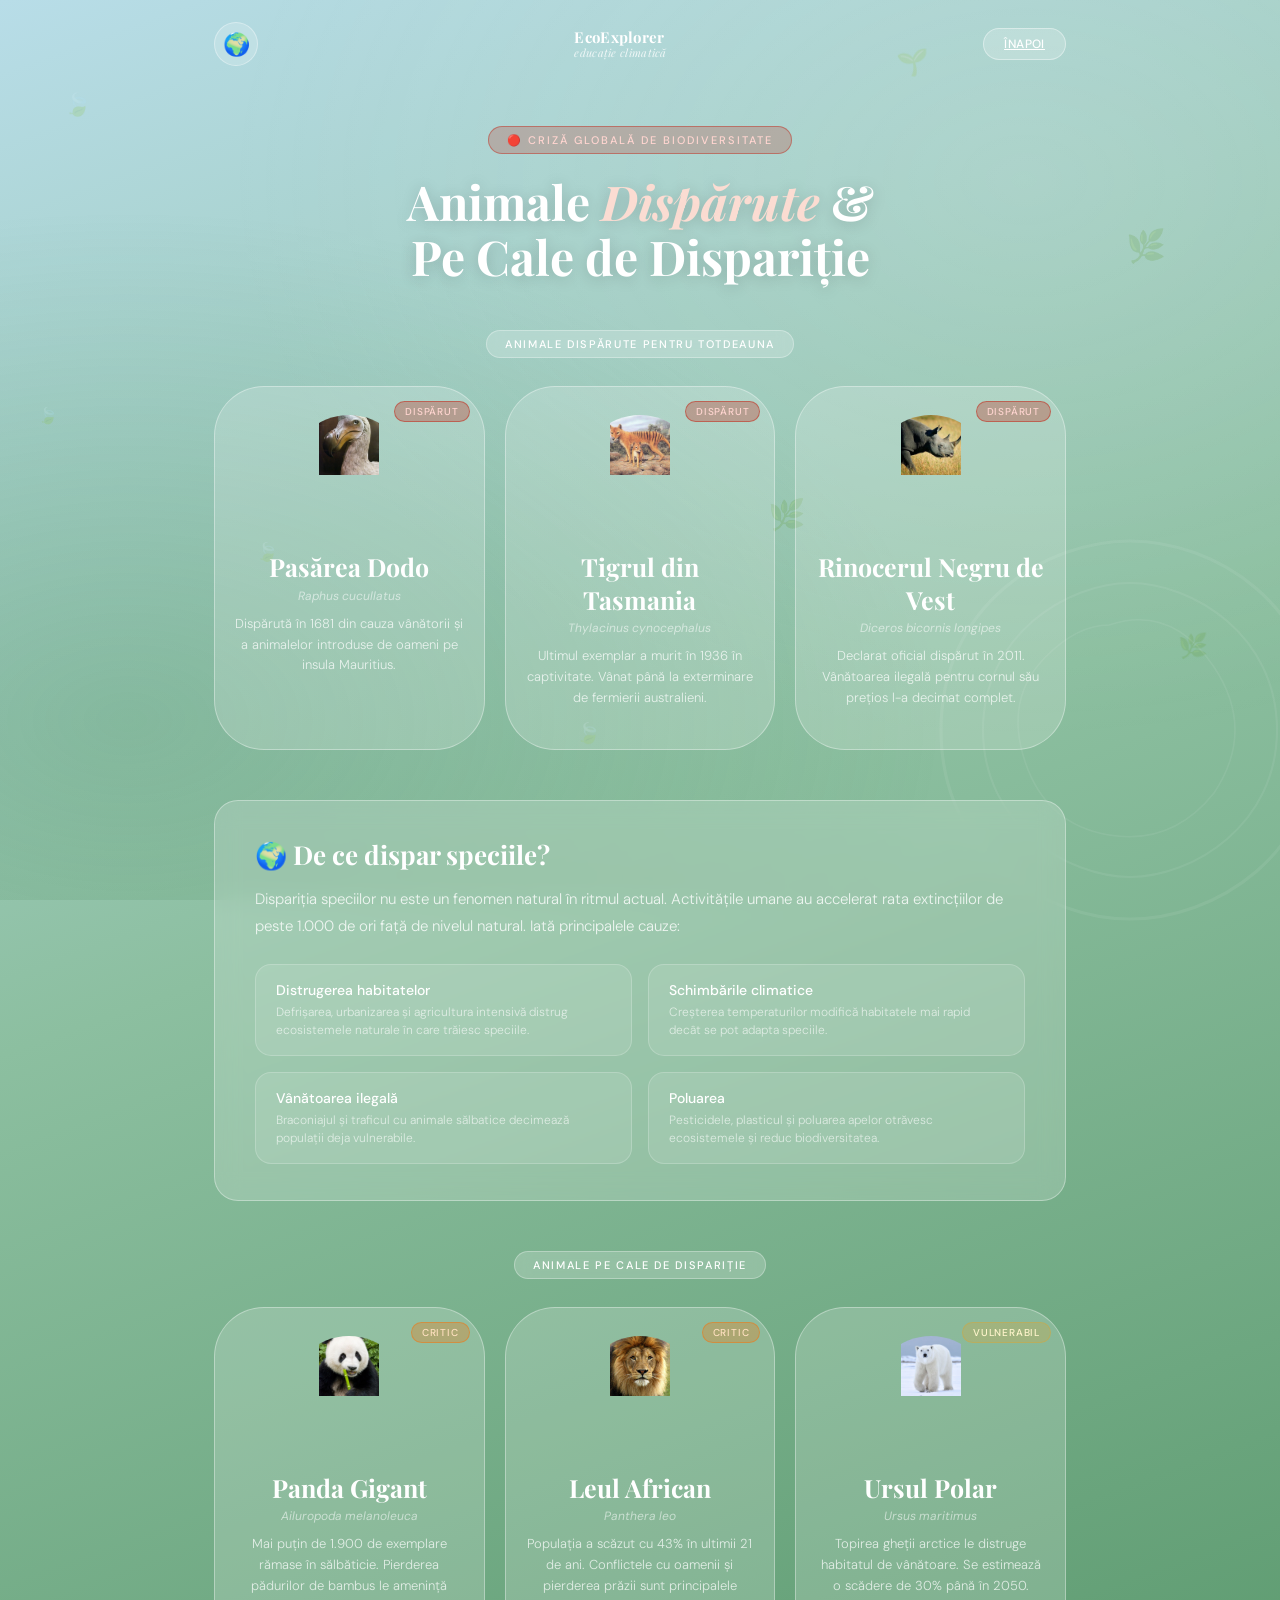
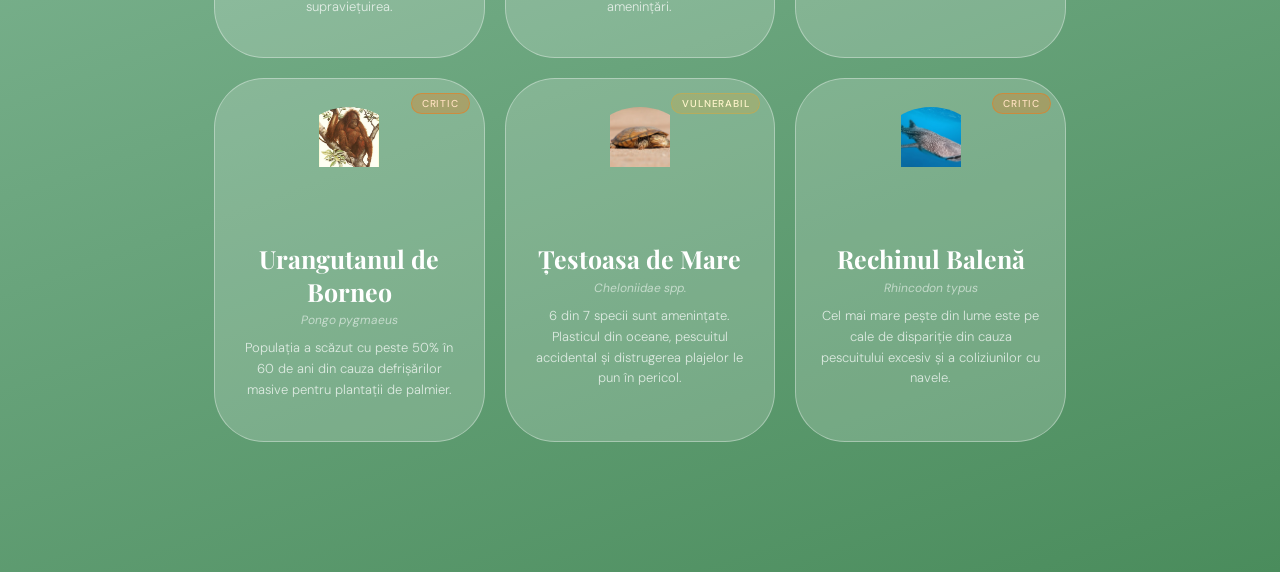
==== biodiversitate.html @ 7b72feba "Add files via upload" ====
<!DOCTYPE html>
<html lang="ro">
<head>
<meta charset="UTF-8">
<meta name="viewport" content="width=device-width, initial-scale=1.0">
<title>Animale Dispărute & Pe Cale de Dispariție</title>
<link href="https://fonts.googleapis.com/css2?family=Playfair+Display:ital,wght@0,700;1,400&family=DM+Sans:wght@300;400;500&display=swap" rel="stylesheet">
<style>
  :root {
    --green-deep: #2d5a3d;
    --green-mid: #4a8c5c;
    --green-light: #7dbf8e;
    --sky-blue: #a8d4e6;
    --gold: #c8a84b;
    --red-warn: #c0392b;
    --orange-warn: #e67e22;
    --glass-bg: rgba(255,255,255,0.18);
    --glass-border: rgba(255,255,255,0.35);
  }

  * { margin: 0; padding: 0; box-sizing: border-box; }

  body {
    font-family: 'DM Sans', sans-serif;
    background: linear-gradient(160deg, #b8dde8 0%, #8cbfa0 40%, #4a8c5c 100%);
    min-height: 100vh;
    overflow-x: hidden;
    position: relative;
  }

  body::before {
    content: '';
    position: fixed;
    inset: 0;
    background-image:
      radial-gradient(ellipse at 80% 20%, rgba(255,255,255,0.12) 0%, transparent 55%),
      radial-gradient(ellipse at 10% 80%, rgba(74,140,92,0.25) 0%, transparent 50%);
    pointer-events: none;
    z-index: 0;
  }

  /* ── Floating leaves ── */
  .leaves-bg {
    position: fixed;
    inset: 0;
    pointer-events: none;
    z-index: 0;
    overflow: hidden;
  }

  .leaf {
    position: absolute;
    font-size: 28px;
    opacity: 0.18;
    animation: floatLeaf linear infinite;
    filter: blur(0.5px);
  }
  .leaf:nth-child(1) { left: 5%;  top: 10%; font-size: 22px; animation-duration: 18s; animation-delay: 0s; }
  .leaf:nth-child(2) { left: 88%; top: 25%; font-size: 32px; animation-duration: 22s; animation-delay: -4s; }
  .leaf:nth-child(3) { left: 20%; top: 60%; font-size: 18px; animation-duration: 16s; animation-delay: -8s; }
  .leaf:nth-child(4) { left: 70%; top: 5%;  font-size: 26px; animation-duration: 24s; animation-delay: -12s; }
  .leaf:nth-child(5) { left: 45%; top: 80%; font-size: 20px; animation-duration: 20s; animation-delay: -6s; }
  .leaf:nth-child(6) { left: 92%; top: 70%; font-size: 24px; animation-duration: 19s; animation-delay: -9s; }
  .leaf:nth-child(7) { left: 3%;  top: 45%; font-size: 16px; animation-duration: 17s; animation-delay: -14s; }
  .leaf:nth-child(8) { left: 60%; top: 55%; font-size: 30px; animation-duration: 23s; animation-delay: -3s; }

  @keyframes floatLeaf {
    0%   { transform: translate(0, 0) rotate(0deg); opacity: 0.18; }
    25%  { transform: translate(15px, -20px) rotate(12deg); }
    50%  { transform: translate(-10px, -40px) rotate(-8deg); opacity: 0.12; }
    75%  { transform: translate(20px, -60px) rotate(18deg); }
    100% { transform: translate(5px, -110px) rotate(5deg); opacity: 0; }
  }

  /* ── Swirl ── */
  .swirl-overlay {
    position: fixed;
    right: -60px;
    bottom: -40px;
    width: 420px;
    height: 420px;
    opacity: 0.07;
    pointer-events: none;
    z-index: 0;
  }

  /* ── Layout ── */
  .wrapper {
    position: relative;
    z-index: 1;
    max-width: 900px;
    margin: 0 auto;
    padding: 0 24px 80px;
  }

  /* ── Topbar ── */
  .topbar {
    display: flex;
    justify-content: space-between;
    align-items: center;
    padding: 22px 0 0;
    animation: fadeDown 0.6s ease both;
  }

  .logo-badge {
    display: flex;
    align-items: center;
    gap: 10px;
    text-decoration: none;
  }

  .globe-icon {
    width: 44px;
    height: 44px;
    background: var(--glass-bg);
    border: 1px solid var(--glass-border);
    border-radius: 50%;
    display: flex;
    align-items: center;
    justify-content: center;
    font-size: 22px;
    backdrop-filter: blur(8px);
  }

  .logo-text {
    font-family: 'Playfair Display', serif;
    font-size: 15px;
    font-weight: 700;
    color: white;
    letter-spacing: 0.02em;
    line-height: 1.2;
  }

  .logo-text span {
    display: block;
    font-size: 11px;
    font-style: italic;
    font-weight: 400;
    opacity: 0.8;
  }

  .nav-btn {
    background: var(--glass-bg);
    border: 1px solid var(--glass-border);
    color: white;
    font-family: 'DM Sans', sans-serif;
    font-size: 13px;
    font-weight: 500;
    padding: 8px 20px;
    border-radius: 50px;
    cursor: pointer;
    backdrop-filter: blur(8px);
    transition: background 0.2s, transform 0.15s;
    letter-spacing: 0.03em;
  }

  .nav-btn:hover {
    background: rgba(255,255,255,0.3);
    transform: translateY(-1px);
  }

  /* ── Hero ── */
  .hero {
    padding: 60px 0 30px;
    text-align: center;
    animation: fadeUp 0.7s 0.1s ease both;
  }

  .hero-eyebrow {
    display: inline-block;
    background: rgba(192, 57, 43, 0.25);
    border: 1px solid rgba(192, 57, 43, 0.5);
    color: #ffd5d0;
    font-size: 11px;
    font-weight: 500;
    letter-spacing: 0.18em;
    text-transform: uppercase;
    padding: 6px 18px;
    border-radius: 50px;
    margin-bottom: 20px;
    backdrop-filter: blur(8px);
  }

  .hero h1 {
    font-family: 'Playfair Display', serif;
    font-size: 48px;
    font-weight: 700;
    color: white;
    line-height: 1.15;
    margin-bottom: 16px;
    text-shadow: 0 2px 16px rgba(0,0,0,0.18);
  }

  .hero h1 em {
    font-style: italic;
    color: rgba(255,220,210,0.95);
  }

  .hero p {
    font-size: 17px;
    color: rgba(255,255,255,0.82);
    font-weight: 300;
    line-height: 1.7;
    max-width: 560px;
    margin: 0 auto 30px;
  }

  /* ── Stats bar ── */
  .stats-bar {
    display: flex;
    justify-content: center;
    gap: 12px;
    flex-wrap: wrap;
    margin-bottom: 50px;
    animation: fadeUp 0.7s 0.2s ease both;
  }

  .stat-pill {
    background: var(--glass-bg);
    border: 1px solid var(--glass-border);
    color: white;
    font-size: 13px;
    font-weight: 400;
    padding: 8px 20px;
    border-radius: 50px;
    backdrop-filter: blur(8px);
    display: flex;
    align-items: center;
    gap: 8px;
  }

  .stat-pill strong {
    font-weight: 700;
    font-size: 15px;
  }

  .stat-pill.danger {
    background: rgba(192, 57, 43, 0.22);
    border-color: rgba(192, 57, 43, 0.45);
    color: #ffd5d0;
  }

  .stat-pill.warning {
    background: rgba(230, 126, 34, 0.22);
    border-color: rgba(230, 126, 34, 0.45);
    color: #ffe0c0;
  }

  /* ── Section label ── */
  .section-label {
    text-align: center;
    margin: 0 0 28px;
  }

  .section-label span {
    display: inline-block;
    background: rgba(255,255,255,0.2);
    border: 1px solid rgba(255,255,255,0.3);
    color: white;
    font-size: 11px;
    font-weight: 500;
    letter-spacing: 0.15em;
    text-transform: uppercase;
    padding: 6px 18px;
    border-radius: 50px;
    backdrop-filter: blur(8px);
  }

  /* ── Animal cards grid ── */
  .cards-row {
    display: grid;
    grid-template-columns: repeat(3, 1fr);
    gap: 20px;
    margin-bottom: 50px;
    animation: fadeUp 0.8s 0.3s ease both;
  }

  .card {
    background: var(--glass-bg);
    border: 1px solid var(--glass-border);
    border-radius: 50px;
    padding: 28px 20px 22px;
    backdrop-filter: blur(12px);
    transition: transform 0.25s, box-shadow 0.25s, background 0.25s;
    position: relative;
    overflow: hidden;
    text-align: center;
  }

  .card::before {
    content: '';
    position: absolute;
    top: 0; left: 0; right: 0;
    height: 3px;
    opacity: 0;
    transition: opacity 0.2s;
  }

  .card.extinct::before  { background: linear-gradient(90deg, transparent, rgba(192,57,43,0.8), transparent); }
  .card.critical::before { background: linear-gradient(90deg, transparent, rgba(230,126,34,0.8), transparent); }
  .card.endangered::before { background: linear-gradient(90deg, transparent, rgba(200,168,75,0.8), transparent); }

  .card:hover {
    transform: translateY(-6px);
    background: rgba(255,255,255,0.26);
    box-shadow: 0 16px 48px rgba(0,0,0,0.2);
  }

  .card:hover::before { opacity: 1; }

  /* Status badge */
  .status-badge {
    position: absolute;
    top: 14px;
    right: 14px;
    font-size: 10px;
    font-weight: 500;
    padding: 3px 10px;
    border-radius: 50px;
    letter-spacing: 0.08em;
    text-transform: uppercase;
  }

  .status-badge.extinct {
    background: rgba(192, 57, 43, 0.35);
    border: 1px solid rgba(192, 57, 43, 0.6);
    color: #ffd5d0;
  }

  .status-badge.critical {
    background: rgba(230, 126, 34, 0.35);
    border: 1px solid rgba(230, 126, 34, 0.6);
    color: #ffe0c0;
  }

  .status-badge.endangered {
    background: rgba(200, 168, 75, 0.35);
    border: 1px solid rgba(200,168,75,0.6);
    color: #fff5cc;
  }

  
  .card-icon-wrap {
  width: 120px;   /* 🔽 mai mic cercul */
  height: 120px;
  margin: 0 auto 16px;
  border-radius: 50%;
  overflow: hidden;
}

.card-icon-wrap img {
  width: 100%;
  height: 100%;
  object-fit: cover;
}
   
    .card-icon-wrap img {
    width: 50%;       
    height: 50%;      
    object-fit: cover;  
}
    
    


  .card:hover .card-icon-wrap {
    transform: scale(1.1) rotate(-5deg);
  }

  .card h3 {
    font-family: 'Playfair Display', serif;
    font-size: 25px;
    font-weight: 700;
    color: white;
    margin-bottom: 4px;
    line-height: 1.3;
  }

  .card .scientific {
    font-size: 12px;
    font-style: italic;
    color: rgba(255,255,255,0.55);
    margin-bottom: 10px;
  }

  .card p {
    font-size: 13px;
    color: rgba(255,255,255,0.75);
    line-height: 1.6;
    margin-bottom: 18px;
    font-weight: 300;
  }

  .card-btn {
    display: inline-block;
    background: rgba(255,255,255,0.2);
    border: 1px solid rgba(255,255,255,0.4);
    color: white;
    font-family: 'DM Sans', sans-serif;
    font-size: 12px;
    font-weight: 500;
    padding: 7px 20px;
    border-radius: 50px;
    cursor: pointer;
    transition: background 0.2s;
    letter-spacing: 0.04em;
    text-transform: uppercase;
  }

  .card-btn:hover { background: rgba(255,255,255,0.35); }

  /* ── Wide info card ── */
  .info-card {
    background: var(--glass-bg);
    border: 1px solid var(--glass-border);
    border-radius: 24px;
    padding: 36px 40px;
    backdrop-filter: blur(12px);
    margin-bottom: 50px;
    animation: fadeUp 0.8s 0.4s ease both;
  }

  .info-card h2 {
    font-family: 'Playfair Display', serif;
    font-size: 26px;
    font-weight: 700;
    color: white;
    margin-bottom: 14px;
  }

  .info-card p {
    font-size: 15px;
    color: rgba(255,255,255,0.82);
    line-height: 1.8;
    font-weight: 300;
    margin-bottom: 12px;
  }

  .info-card p:last-child { margin-bottom: 0; }

  .causes-grid {
    display: grid;
    grid-template-columns: repeat(2, 1fr);
    gap: 16px;
    margin-top: 24px;
  }

  .cause-item {
    background: rgba(255,255,255,0.1);
    border: 1px solid rgba(255,255,255,0.2);
    border-radius: 16px;
    padding: 16px 20px;
    display: flex;
    align-items: flex-start;
    gap: 12px;
  }

  .cause-icon {
    font-size: 28px;
    flex-shrink: 0;
    margin-top: 2px;
  }

  .cause-item h4 {
    font-size: 14px;
    font-weight: 500;
    color: white;
    margin-bottom: 4px;
  }

  .cause-item p {
    font-size: 12px;
    color: rgba(255,255,255,0.65);
    line-height: 1.5;
    margin-bottom: 0;
  }

  /* ── Second cards section ── */
  .cards-row-2 {
    display: grid;
    grid-template-columns: repeat(3, 1fr);
    gap: 20px;
    margin-bottom: 50px;
    animation: fadeUp 0.8s 0.5s ease both;
  }

  /* ── Footer pills ── */
  .footer-strip {
    display: flex;
    justify-content: center;
    gap: 8px;
    flex-wrap: wrap;
    animation: fadeUp 0.8s 0.6s ease both;
  }

  .footer-pill {
    background: rgba(255,255,255,0.14);
    border: 1px solid rgba(255,255,255,0.25);
    color: rgba(255,255,255,0.7);
    font-size: 12px;
    padding: 6px 16px;
    border-radius: 50px;
    backdrop-filter: blur(4px);
    display: flex;
    align-items: center;
    gap: 6px;
  }

  .footer-pill .dot {
    width: 6px;
    height: 6px;
    border-radius: 50%;
    background: var(--green-light);
  }

  /* ── Animations ── */
  @keyframes fadeDown {
    from { opacity: 0; transform: translateY(-16px); }
    to   { opacity: 1; transform: translateY(0); }
  }

  @keyframes fadeUp {
    from { opacity: 0; transform: translateY(20px); }
    to   { opacity: 1; transform: translateY(0); }
  }

  /* ── Responsive ── */
  @media (max-width: 700px) {
    .hero h1 { font-size: 32px; }
    .cards-row,
    .cards-row-2 { grid-template-columns: 1fr; }
    .causes-grid { grid-template-columns: 1fr; }
    .info-card { padding: 24px 20px; }
  }
</style>
</head>
<body>

<!-- Floating leaves -->
<div class="leaves-bg">
  <div class="leaf">🍃</div>
  <div class="leaf">🌿</div>
  <div class="leaf">🍃</div>
  <div class="leaf">🌱</div>
  <div class="leaf">🍃</div>
  <div class="leaf">🌿</div>
  <div class="leaf">🍃</div>
  <div class="leaf">🌿</div>
</div>

<!-- Swirl -->
<svg class="swirl-overlay" viewBox="0 0 400 400" fill="none" xmlns="http://www.w3.org/2000/svg">
  <path d="M200 20 C280 20, 380 80, 380 200 C380 320, 280 380, 200 380 C120 380, 20 320, 20 200 C20 80, 120 20, 200 20" stroke="white" stroke-width="3" fill="none"/>
  <path d="M200 60 C260 60, 340 110, 340 200 C340 290, 260 340, 200 340 C140 340, 60 290, 60 200 C60 110, 140 60, 200 60" stroke="white" stroke-width="2" fill="none"/>
  <path d="M180 100 Q240 80, 280 140 Q320 200, 280 260 Q240 310, 180 300 Q120 290, 100 230 Q80 170, 120 130 Q150 100, 180 100" stroke="white" stroke-width="1.5" fill="none"/>
</svg>

<div class="wrapper">

  <!-- Top bar -->
  <nav class="topbar">
<div class="globe-icon">🌍</div>
      <div class="logo-text">
        EcoExplorer
        <span>educație climatică</span>
      </div>
    </a>
    <a href="index.html" class="card-btn">Înapoi </a>
  </nav>

  <!-- Hero -->
  <section class="hero">
    <div class="hero-eyebrow">🔴 Criză globală de biodiversitate</div>
    <h1>Animale <em>Dispărute</em> &<br>Pe Cale de Dispariție</h1>
  </section>


  <!-- Section: Extinct -->
  <div class="section-label">
    <span>Animale dispărute pentru totdeauna</span>
  </div>

  <div class="cards-row">

    <div class="card extinct">
      <div class="status-badge extinct">Dispărut</div>
      <div class="card-icon-wrap"><img src="Bird of terror.jpg" alt=""></div>
      <h3>Pasărea Dodo</h3>
      <div class="scientific">Raphus cucullatus</div>
      <p>Dispărută în 1681 din cauza vânătorii și a animalelor introduse de oameni pe insula Mauritius.</p>
     
    </div>

    <div class="card extinct">
      <div class="status-badge extinct">Dispărut</div>
      <div class="card-icon-wrap"><img src="A kanuna and his offspring.jpg" alt=""></div>
      <h3>Tigrul din Tasmania</h3>
      <div class="scientific">Thylacinus cynocephalus</div>
      <p>Ultimul exemplar a murit în 1936 în captivitate. Vânat până la exterminare de fermierii australieni.</p>
      
    </div>

    <div class="card extinct">
      <div class="status-badge extinct">Dispărut</div>
      <div class="card-icon-wrap"><img src="Which Badass Woman from History Are You_.jpg"></div>
      <h3>Rinocerul Negru de Vest</h3>
      <div class="scientific">Diceros bicornis longipes</div>
      <p>Declarat oficial dispărut în 2011. Vânătoarea ilegală pentru cornul său prețios l-a decimat complet.</p>
      
    </div>

  </div>

  <!-- Info card: Causes -->
  <div class="info-card">
    <h2>🌍 De ce dispar speciile?</h2>
    <p>Dispariția speciilor nu este un fenomen natural în ritmul actual. Activitățile umane au accelerat rata extincțiilor de peste 1.000 de ori față de nivelul natural. Iată principalele cauze:</p>
    <div class="causes-grid">
      <div class="cause-item">
        
        <div>
          <h4>Distrugerea habitatelor</h4>
          <p>Defrișarea, urbanizarea și agricultura intensivă distrug ecosistemele naturale în care trăiesc speciile.</p>
        </div>
      </div>
      <div class="cause-item">
       
        <div>
          <h4>Schimbările climatice</h4>
          <p>Creșterea temperaturilor modifică habitatele mai rapid decât se pot adapta speciile.</p>
        </div>
      </div>
      <div class="cause-item">
       
        <div>
          <h4>Vânătoarea ilegală</h4>
          <p>Braconiajul și traficul cu animale sălbatice decimează populații deja vulnerabile.</p>
        </div>
      </div>
      <div class="cause-item">
       
        <div>
          <h4>Poluarea</h4>
          <p>Pesticidele, plasticul și poluarea apelor otrăvesc ecosistemele și reduc biodiversitatea.</p>
        </div>
      </div>
    </div>
  </div>

  <!-- Section: Endangered -->
  <div class="section-label">
    <span>Animale pe cale de dispariție</span>
  </div>

  <div class="cards-row-2">

    <div class="card critical">
      <div class="status-badge critical">Critic</div>
      <div class="card-icon-wrap"><img src="A giant panda stock photo_ Image of asian, green, environment - 9983940.jpg" alt=""></div>
      <h3>Panda Gigant</h3>
      <div class="scientific">Ailuropoda melanoleuca</div>
      <p>Mai puțin de 1.900 de exemplare rămase în sălbăticie. Pierderea pădurilor de bambus le amenință supraviețuirea.</p>
      
    </div>

    <div class="card critical">
      <div class="status-badge critical">Critic</div>
      <div class="card-icon-wrap"><img src="African Lion, Male, _Izu_.jpg" alt=""></div>
      <h3>Leul African</h3>
      <div class="scientific">Panthera leo</div>
      <p>Populația a scăzut cu 43% în ultimii 21 de ani. Conflictele cu oamenii și pierderea prăzii sunt principalele amenințări.</p>
      
    </div>

    <div class="card endangered">
      <div class="status-badge endangered">Vulnerabil</div>
      <div class="card-icon-wrap"><img src="Polar Bear Photo Safari _ Polar Bear Tours _ Churchill Wild.jpg" alt=""></div>
      <h3>Ursul Polar</h3>
      <div class="scientific">Ursus maritimus</div>
      <p>Topirea gheții arctice le distruge habitatul de vânătoare. Se estimează o scădere de 30% până în 2050.</p>
      
    </div>

    <div class="card critical">
      <div class="status-badge critical">Critic</div>
      <div class="card-icon-wrap"><img src="Orang.jpg" alt=""></div>
      <h3>Urangutanul de Borneo</h3>
      <div class="scientific">Pongo pygmaeus</div>
      <p>Populația a scăzut cu peste 50% în 60 de ani din cauza defrișărilor masive pentru plantații de palmier.</p>
      
    </div>

    <div class="card endangered">
      <div class="status-badge endangered">Vulnerabil</div>
      <div class="card-icon-wrap"><img src="download (4).jpg" alt=""></div>
      <h3>Țestoasa de Mare</h3>
      <div class="scientific">Cheloniidae spp.</div>
      <p>6 din 7 specii sunt amenințate. Plasticul din oceane, pescuitul accidental și distrugerea plajelor le pun în pericol.</p>
      
    </div>

    <div class="card critical">
      <div class="status-badge critical">Critic</div>
      <div class="card-icon-wrap"><img src="Whale Shark.jpg" alt=""></div>
      <h3>Rechinul Balenă</h3>
      <div class="scientific">Rhincodon typus</div>
      <p>Cel mai mare pește din lume este pe cale de dispariție din cauza pescuitului excesiv și a coliziunilor cu navele.</p>
      
    </div>

  </div>

  <!-- Footer pills -->
  <div class="footer-strip">
    
 
    
</div>

</body>
</html>
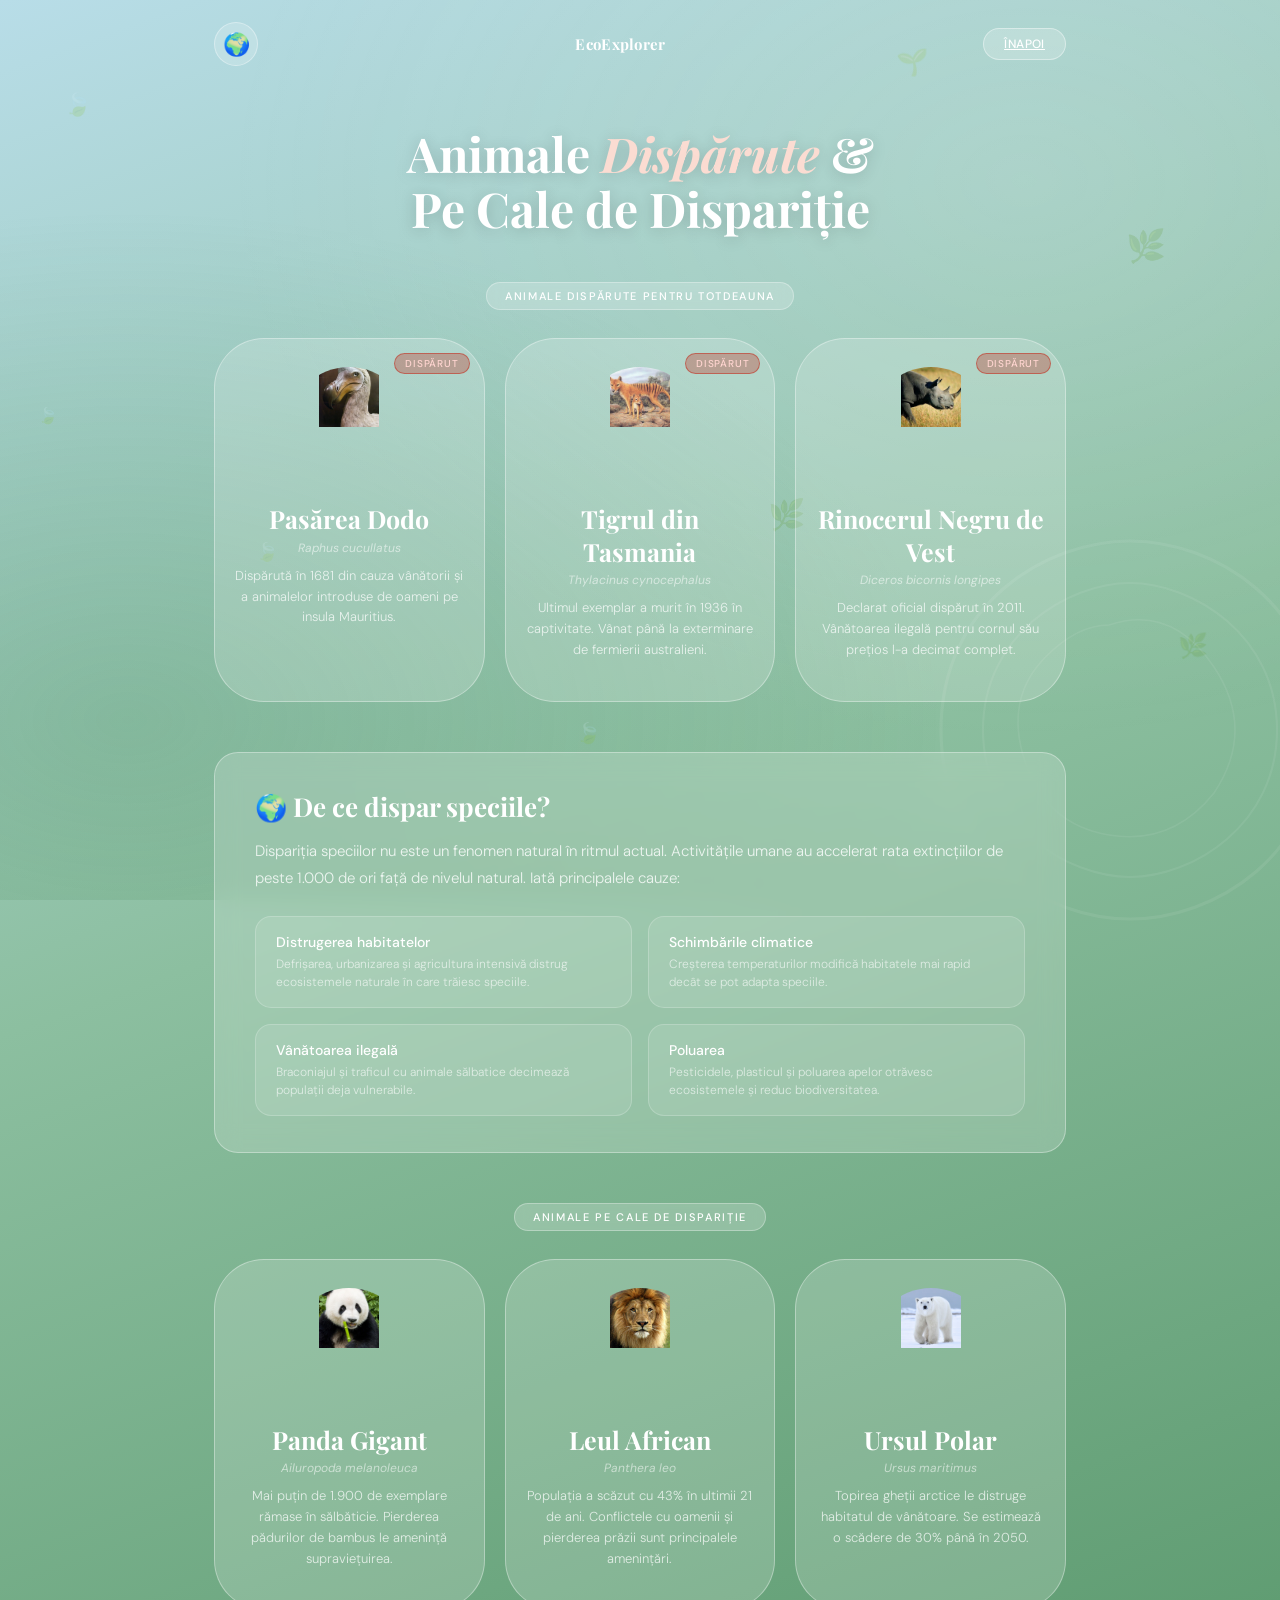
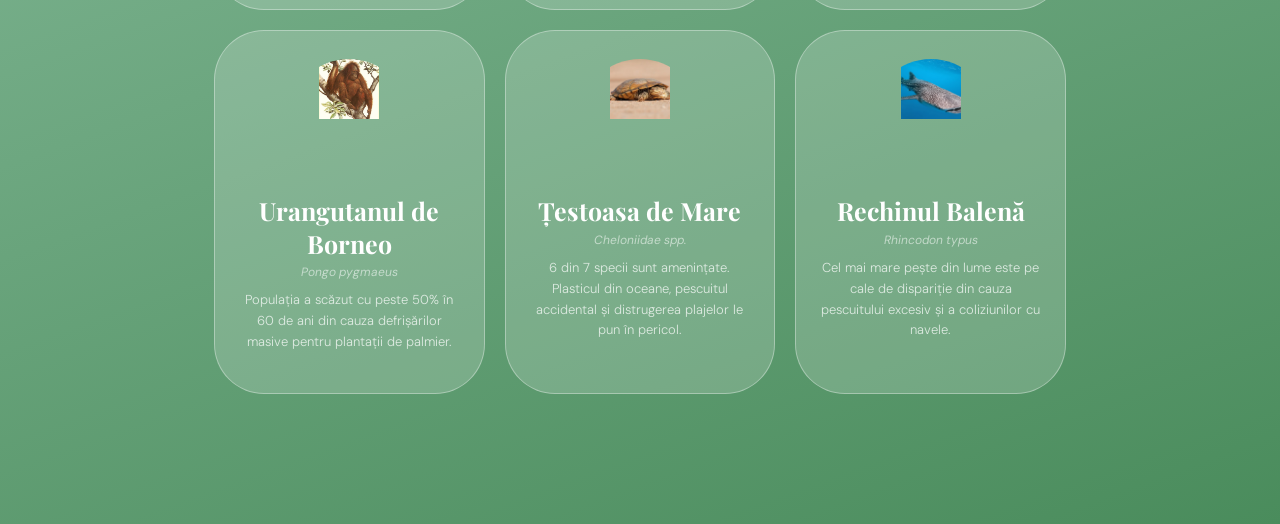
==== commit 2121edde: "Add files via upload" ====
--- a/biodiversitate.html
+++ b/biodiversitate.html
@@ -1,10 +1,3 @@
-
-
-
-
-
-
-
 <!DOCTYPE html>
 <html lang="ro">
 <head>
@@ -569,7 +562,7 @@
 <div class="globe-icon">🌍</div>
       <div class="logo-text">
         EcoExplorer
-        <span>educație climatică</span>
+        <span></span>
       </div>
     </a>
     <a href="index.html" class="card-btn">Înapoi </a>
@@ -577,7 +570,7 @@
 
   <!-- Hero -->
   <section class="hero">
-    <div class="hero-eyebrow">🔴 Criză globală de biodiversitate</div>
+    
     <h1>Animale <em>Dispărute</em> &<br>Pe Cale de Dispariție</h1>
   </section>
 
@@ -662,7 +655,7 @@
   <div class="cards-row-2">
 
     <div class="card critical">
-      <div class="status-badge critical">Critic</div>
+      
       <div class="card-icon-wrap"><img src="A giant panda stock photo_ Image of asian, green, environment - 9983940.jpg" alt=""></div>
       <h3>Panda Gigant</h3>
       <div class="scientific">Ailuropoda melanoleuca</div>
@@ -671,7 +664,7 @@
     </div>
 
     <div class="card critical">
-      <div class="status-badge critical">Critic</div>
+      
       <div class="card-icon-wrap"><img src="African Lion, Male, _Izu_.jpg" alt=""></div>
       <h3>Leul African</h3>
       <div class="scientific">Panthera leo</div>
@@ -680,7 +673,7 @@
     </div>
 
     <div class="card endangered">
-      <div class="status-badge endangered">Vulnerabil</div>
+     
       <div class="card-icon-wrap"><img src="Polar Bear Photo Safari _ Polar Bear Tours _ Churchill Wild.jpg" alt=""></div>
       <h3>Ursul Polar</h3>
       <div class="scientific">Ursus maritimus</div>
@@ -689,7 +682,7 @@
     </div>
 
     <div class="card critical">
-      <div class="status-badge critical">Critic</div>
+      
       <div class="card-icon-wrap"><img src="Orang.jpg" alt=""></div>
       <h3>Urangutanul de Borneo</h3>
       <div class="scientific">Pongo pygmaeus</div>
@@ -698,7 +691,7 @@
     </div>
 
     <div class="card endangered">
-      <div class="status-badge endangered">Vulnerabil</div>
+      
       <div class="card-icon-wrap"><img src="download (4).jpg" alt=""></div>
       <h3>Țestoasa de Mare</h3>
       <div class="scientific">Cheloniidae spp.</div>
@@ -707,7 +700,7 @@
     </div>
 
     <div class="card critical">
-      <div class="status-badge critical">Critic</div>
+      
       <div class="card-icon-wrap"><img src="Whale Shark.jpg" alt=""></div>
       <h3>Rechinul Balenă</h3>
       <div class="scientific">Rhincodon typus</div>
